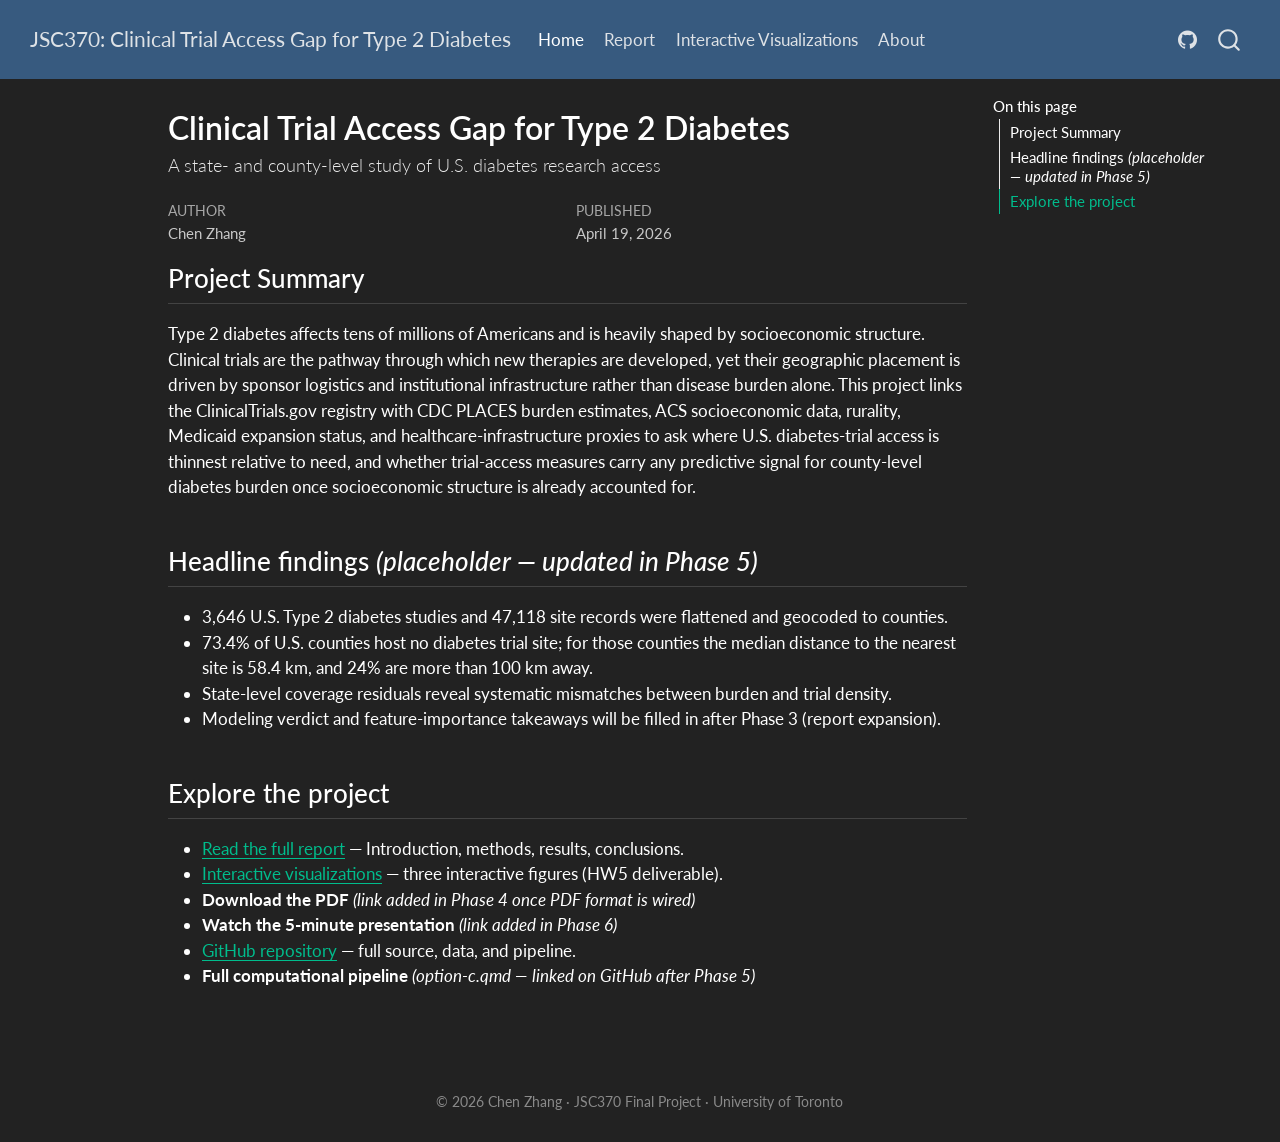
==== docs/index.html @ 354aac94 "feat: scaffold Quarto website for JSC370 final project Adds the multi-page site skeleton that will h" ====
<!DOCTYPE html>
<html xmlns="http://www.w3.org/1999/xhtml" lang="en" xml:lang="en"><head>

<meta charset="utf-8">
<meta name="generator" content="quarto-1.8.26">

<meta name="viewport" content="width=device-width, initial-scale=1.0, user-scalable=yes">

<meta name="author" content="Chen Zhang">
<meta name="dcterms.date" content="2026-04-19">

<title>Clinical Trial Access Gap for Type 2 Diabetes – JSC370: Clinical Trial Access Gap for Type 2 Diabetes</title>
<style>
code{white-space: pre-wrap;}
span.smallcaps{font-variant: small-caps;}
div.columns{display: flex; gap: min(4vw, 1.5em);}
div.column{flex: auto; overflow-x: auto;}
div.hanging-indent{margin-left: 1.5em; text-indent: -1.5em;}
ul.task-list{list-style: none;}
ul.task-list li input[type="checkbox"] {
  width: 0.8em;
  margin: 0 0.8em 0.2em -1em; /* quarto-specific, see https://github.com/quarto-dev/quarto-cli/issues/4556 */ 
  vertical-align: middle;
}
</style>


<script src="site_libs/quarto-nav/quarto-nav.js"></script>
<script src="site_libs/quarto-nav/headroom.min.js"></script>
<script src="site_libs/clipboard/clipboard.min.js"></script>
<script src="site_libs/quarto-search/autocomplete.umd.js"></script>
<script src="site_libs/quarto-search/fuse.min.js"></script>
<script src="site_libs/quarto-search/quarto-search.js"></script>
<meta name="quarto:offset" content="./">
<script src="site_libs/quarto-html/quarto.js" type="module"></script>
<script src="site_libs/quarto-html/tabsets/tabsets.js" type="module"></script>
<script src="site_libs/quarto-html/axe/axe-check.js" type="module"></script>
<script src="site_libs/quarto-html/popper.min.js"></script>
<script src="site_libs/quarto-html/tippy.umd.min.js"></script>
<script src="site_libs/quarto-html/anchor.min.js"></script>
<link href="site_libs/quarto-html/tippy.css" rel="stylesheet">
<link href="site_libs/quarto-html/quarto-syntax-highlighting-dark-b758ccaa5987ceb1b75504551e579abf.css" rel="stylesheet" id="quarto-text-highlighting-styles">
<script src="site_libs/bootstrap/bootstrap.min.js"></script>
<link href="site_libs/bootstrap/bootstrap-icons.css" rel="stylesheet">
<link href="site_libs/bootstrap/bootstrap-2ec1ecde4794cf0ca2676fdbadd3167b.min.css" rel="stylesheet" append-hash="true" id="quarto-bootstrap" data-mode="dark">
<script id="quarto-search-options" type="application/json">{
  "location": "navbar",
  "copy-button": false,
  "collapse-after": 3,
  "panel-placement": "end",
  "type": "overlay",
  "limit": 50,
  "keyboard-shortcut": [
    "f",
    "/",
    "s"
  ],
  "show-item-context": false,
  "language": {
    "search-no-results-text": "No results",
    "search-matching-documents-text": "matching documents",
    "search-copy-link-title": "Copy link to search",
    "search-hide-matches-text": "Hide additional matches",
    "search-more-match-text": "more match in this document",
    "search-more-matches-text": "more matches in this document",
    "search-clear-button-title": "Clear",
    "search-text-placeholder": "",
    "search-detached-cancel-button-title": "Cancel",
    "search-submit-button-title": "Submit",
    "search-label": "Search"
  }
}</script>


<link rel="stylesheet" href="styles.css">
</head>

<body class="nav-fixed quarto-light">

<div id="quarto-search-results"></div>
  <header id="quarto-header" class="headroom fixed-top">
    <nav class="navbar navbar-expand-lg " data-bs-theme="dark">
      <div class="navbar-container container-fluid">
      <div class="navbar-brand-container mx-auto">
    <a class="navbar-brand" href="./index.html">
    <span class="navbar-title">JSC370: Clinical Trial Access Gap for Type 2 Diabetes</span>
    </a>
  </div>
            <div id="quarto-search" class="" title="Search"></div>
          <button class="navbar-toggler" type="button" data-bs-toggle="collapse" data-bs-target="#navbarCollapse" aria-controls="navbarCollapse" role="menu" aria-expanded="false" aria-label="Toggle navigation" onclick="if (window.quartoToggleHeadroom) { window.quartoToggleHeadroom(); }">
  <span class="navbar-toggler-icon"></span>
</button>
          <div class="collapse navbar-collapse" id="navbarCollapse">
            <ul class="navbar-nav navbar-nav-scroll me-auto">
  <li class="nav-item">
    <a class="nav-link active" href="./index.html" aria-current="page"> 
<span class="menu-text">Home</span></a>
  </li>  
  <li class="nav-item">
    <a class="nav-link" href="./writing-report.html"> 
<span class="menu-text">Report</span></a>
  </li>  
  <li class="nav-item">
    <a class="nav-link" href="./viz.html"> 
<span class="menu-text">Interactive Visualizations</span></a>
  </li>  
  <li class="nav-item">
    <a class="nav-link" href="./about.html"> 
<span class="menu-text">About</span></a>
  </li>  
</ul>
            <ul class="navbar-nav navbar-nav-scroll ms-auto">
  <li class="nav-item compact">
    <a class="nav-link" href="https://github.com/shifosss/JSC370-Midterm-Proj" target="_blank"> <i class="bi bi-github" role="img">
</i> 
<span class="menu-text"></span></a>
  </li>  
</ul>
          </div> <!-- /navcollapse -->
            <div class="quarto-navbar-tools">
</div>
      </div> <!-- /container-fluid -->
    </nav>
</header>
<!-- content -->
<div id="quarto-content" class="quarto-container page-columns page-rows-contents page-layout-article page-navbar">
<!-- sidebar -->
<!-- margin-sidebar -->
    <div id="quarto-margin-sidebar" class="sidebar margin-sidebar">
        <nav id="TOC" role="doc-toc" class="toc-active">
    <h2 id="toc-title">On this page</h2>
   
  <ul>
  <li><a href="#project-summary" id="toc-project-summary" class="nav-link active" data-scroll-target="#project-summary">Project Summary</a></li>
  <li><a href="#headline-findings-placeholder-updated-in-phase-5" id="toc-headline-findings-placeholder-updated-in-phase-5" class="nav-link" data-scroll-target="#headline-findings-placeholder-updated-in-phase-5">Headline findings <em>(placeholder — updated in Phase 5)</em></a></li>
  <li><a href="#explore-the-project" id="toc-explore-the-project" class="nav-link" data-scroll-target="#explore-the-project">Explore the project</a></li>
  </ul>
</nav>
    </div>
<!-- main -->
<main class="content" id="quarto-document-content">

<header id="title-block-header" class="quarto-title-block default">
<div class="quarto-title">
<h1 class="title">Clinical Trial Access Gap for Type 2 Diabetes</h1>
<p class="subtitle lead">A state- and county-level study of U.S. diabetes research access</p>
</div>



<div class="quarto-title-meta">

    <div>
    <div class="quarto-title-meta-heading">Author</div>
    <div class="quarto-title-meta-contents">
             <p>Chen Zhang </p>
          </div>
  </div>
    
    <div>
    <div class="quarto-title-meta-heading">Published</div>
    <div class="quarto-title-meta-contents">
      <p class="date">April 19, 2026</p>
    </div>
  </div>
  
    
  </div>
  


</header>


<section id="project-summary" class="level2">
<h2 class="anchored" data-anchor-id="project-summary">Project Summary</h2>
<p>Type 2 diabetes affects tens of millions of Americans and is heavily shaped by socioeconomic structure. Clinical trials are the pathway through which new therapies are developed, yet their geographic placement is driven by sponsor logistics and institutional infrastructure rather than disease burden alone. This project links the ClinicalTrials.gov registry with CDC PLACES burden estimates, ACS socioeconomic data, rurality, Medicaid expansion status, and healthcare-infrastructure proxies to ask where U.S. diabetes-trial access is thinnest relative to need, and whether trial-access measures carry any predictive signal for county-level diabetes burden once socioeconomic structure is already accounted for.</p>
</section>
<section id="headline-findings-placeholder-updated-in-phase-5" class="level2">
<h2 class="anchored" data-anchor-id="headline-findings-placeholder-updated-in-phase-5">Headline findings <em>(placeholder — updated in Phase 5)</em></h2>
<ul>
<li>3,646 U.S. Type 2 diabetes studies and 47,118 site records were flattened and geocoded to counties.</li>
<li>73.4% of U.S. counties host no diabetes trial site; for those counties the median distance to the nearest site is 58.4 km, and 24% are more than 100 km away.</li>
<li>State-level coverage residuals reveal systematic mismatches between burden and trial density.</li>
<li>Modeling verdict and feature-importance takeaways will be filled in after Phase 3 (report expansion).</li>
</ul>
</section>
<section id="explore-the-project" class="level2">
<h2 class="anchored" data-anchor-id="explore-the-project">Explore the project</h2>
<ul>
<li><strong><a href="./writing-report.html">Read the full report</a></strong> — Introduction, methods, results, conclusions.</li>
<li><strong><a href="./viz.html">Interactive visualizations</a></strong> — three interactive figures (HW5 deliverable).</li>
<li><strong>Download the PDF</strong> <em>(link added in Phase 4 once PDF format is wired)</em></li>
<li><strong>Watch the 5-minute presentation</strong> <em>(link added in Phase 6)</em></li>
<li><strong><a href="https://github.com/shifosss/JSC370-Midterm-Proj">GitHub repository</a></strong> — full source, data, and pipeline.</li>
<li><strong>Full computational pipeline</strong> <em>(option-c.qmd — linked on GitHub after Phase 5)</em></li>
</ul>


</section>

</main> <!-- /main -->
<script id="quarto-html-after-body" type="application/javascript">
  window.document.addEventListener("DOMContentLoaded", function (event) {
    const icon = "";
    const anchorJS = new window.AnchorJS();
    anchorJS.options = {
      placement: 'right',
      icon: icon
    };
    anchorJS.add('.anchored');
    const isCodeAnnotation = (el) => {
      for (const clz of el.classList) {
        if (clz.startsWith('code-annotation-')) {                     
          return true;
        }
      }
      return false;
    }
    const onCopySuccess = function(e) {
      // button target
      const button = e.trigger;
      // don't keep focus
      button.blur();
      // flash "checked"
      button.classList.add('code-copy-button-checked');
      var currentTitle = button.getAttribute("title");
      button.setAttribute("title", "Copied!");
      let tooltip;
      if (window.bootstrap) {
        button.setAttribute("data-bs-toggle", "tooltip");
        button.setAttribute("data-bs-placement", "left");
        button.setAttribute("data-bs-title", "Copied!");
        tooltip = new bootstrap.Tooltip(button, 
          { trigger: "manual", 
            customClass: "code-copy-button-tooltip",
            offset: [0, -8]});
        tooltip.show();    
      }
      setTimeout(function() {
        if (tooltip) {
          tooltip.hide();
          button.removeAttribute("data-bs-title");
          button.removeAttribute("data-bs-toggle");
          button.removeAttribute("data-bs-placement");
        }
        button.setAttribute("title", currentTitle);
        button.classList.remove('code-copy-button-checked');
      }, 1000);
      // clear code selection
      e.clearSelection();
    }
    const getTextToCopy = function(trigger) {
      const outerScaffold = trigger.parentElement.cloneNode(true);
      const codeEl = outerScaffold.querySelector('code');
      for (const childEl of codeEl.children) {
        if (isCodeAnnotation(childEl)) {
          childEl.remove();
        }
      }
      return codeEl.innerText;
    }
    const clipboard = new window.ClipboardJS('.code-copy-button:not([data-in-quarto-modal])', {
      text: getTextToCopy
    });
    clipboard.on('success', onCopySuccess);
    if (window.document.getElementById('quarto-embedded-source-code-modal')) {
      const clipboardModal = new window.ClipboardJS('.code-copy-button[data-in-quarto-modal]', {
        text: getTextToCopy,
        container: window.document.getElementById('quarto-embedded-source-code-modal')
      });
      clipboardModal.on('success', onCopySuccess);
    }
      var localhostRegex = new RegExp(/^(?:http|https):\/\/localhost\:?[0-9]*\//);
      var mailtoRegex = new RegExp(/^mailto:/);
        var filterRegex = new RegExp('/' + window.location.host + '/');
      var isInternal = (href) => {
          return filterRegex.test(href) || localhostRegex.test(href) || mailtoRegex.test(href);
      }
      // Inspect non-navigation links and adorn them if external
     var links = window.document.querySelectorAll('a[href]:not(.nav-link):not(.navbar-brand):not(.toc-action):not(.sidebar-link):not(.sidebar-item-toggle):not(.pagination-link):not(.no-external):not([aria-hidden]):not(.dropdown-item):not(.quarto-navigation-tool):not(.about-link)');
      for (var i=0; i<links.length; i++) {
        const link = links[i];
        if (!isInternal(link.href)) {
          // undo the damage that might have been done by quarto-nav.js in the case of
          // links that we want to consider external
          if (link.dataset.originalHref !== undefined) {
            link.href = link.dataset.originalHref;
          }
        }
      }
    function tippyHover(el, contentFn, onTriggerFn, onUntriggerFn) {
      const config = {
        allowHTML: true,
        maxWidth: 500,
        delay: 100,
        arrow: false,
        appendTo: function(el) {
            return el.parentElement;
        },
        interactive: true,
        interactiveBorder: 10,
        theme: 'quarto',
        placement: 'bottom-start',
      };
      if (contentFn) {
        config.content = contentFn;
      }
      if (onTriggerFn) {
        config.onTrigger = onTriggerFn;
      }
      if (onUntriggerFn) {
        config.onUntrigger = onUntriggerFn;
      }
      window.tippy(el, config); 
    }
    const noterefs = window.document.querySelectorAll('a[role="doc-noteref"]');
    for (var i=0; i<noterefs.length; i++) {
      const ref = noterefs[i];
      tippyHover(ref, function() {
        // use id or data attribute instead here
        let href = ref.getAttribute('data-footnote-href') || ref.getAttribute('href');
        try { href = new URL(href).hash; } catch {}
        const id = href.replace(/^#\/?/, "");
        const note = window.document.getElementById(id);
        if (note) {
          return note.innerHTML;
        } else {
          return "";
        }
      });
    }
    const xrefs = window.document.querySelectorAll('a.quarto-xref');
    const processXRef = (id, note) => {
      // Strip column container classes
      const stripColumnClz = (el) => {
        el.classList.remove("page-full", "page-columns");
        if (el.children) {
          for (const child of el.children) {
            stripColumnClz(child);
          }
        }
      }
      stripColumnClz(note)
      if (id === null || id.startsWith('sec-')) {
        // Special case sections, only their first couple elements
        const container = document.createElement("div");
        if (note.children && note.children.length > 2) {
          container.appendChild(note.children[0].cloneNode(true));
          for (let i = 1; i < note.children.length; i++) {
            const child = note.children[i];
            if (child.tagName === "P" && child.innerText === "") {
              continue;
            } else {
              container.appendChild(child.cloneNode(true));
              break;
            }
          }
          if (window.Quarto?.typesetMath) {
            window.Quarto.typesetMath(container);
          }
          return container.innerHTML
        } else {
          if (window.Quarto?.typesetMath) {
            window.Quarto.typesetMath(note);
          }
          return note.innerHTML;
        }
      } else {
        // Remove any anchor links if they are present
        const anchorLink = note.querySelector('a.anchorjs-link');
        if (anchorLink) {
          anchorLink.remove();
        }
        if (window.Quarto?.typesetMath) {
          window.Quarto.typesetMath(note);
        }
        if (note.classList.contains("callout")) {
          return note.outerHTML;
        } else {
          return note.innerHTML;
        }
      }
    }
    for (var i=0; i<xrefs.length; i++) {
      const xref = xrefs[i];
      tippyHover(xref, undefined, function(instance) {
        instance.disable();
        let url = xref.getAttribute('href');
        let hash = undefined; 
        if (url.startsWith('#')) {
          hash = url;
        } else {
          try { hash = new URL(url).hash; } catch {}
        }
        if (hash) {
          const id = hash.replace(/^#\/?/, "");
          const note = window.document.getElementById(id);
          if (note !== null) {
            try {
              const html = processXRef(id, note.cloneNode(true));
              instance.setContent(html);
            } finally {
              instance.enable();
              instance.show();
            }
          } else {
            // See if we can fetch this
            fetch(url.split('#')[0])
            .then(res => res.text())
            .then(html => {
              const parser = new DOMParser();
              const htmlDoc = parser.parseFromString(html, "text/html");
              const note = htmlDoc.getElementById(id);
              if (note !== null) {
                const html = processXRef(id, note);
                instance.setContent(html);
              } 
            }).finally(() => {
              instance.enable();
              instance.show();
            });
          }
        } else {
          // See if we can fetch a full url (with no hash to target)
          // This is a special case and we should probably do some content thinning / targeting
          fetch(url)
          .then(res => res.text())
          .then(html => {
            const parser = new DOMParser();
            const htmlDoc = parser.parseFromString(html, "text/html");
            const note = htmlDoc.querySelector('main.content');
            if (note !== null) {
              // This should only happen for chapter cross references
              // (since there is no id in the URL)
              // remove the first header
              if (note.children.length > 0 && note.children[0].tagName === "HEADER") {
                note.children[0].remove();
              }
              const html = processXRef(null, note);
              instance.setContent(html);
            } 
          }).finally(() => {
            instance.enable();
            instance.show();
          });
        }
      }, function(instance) {
      });
    }
        let selectedAnnoteEl;
        const selectorForAnnotation = ( cell, annotation) => {
          let cellAttr = 'data-code-cell="' + cell + '"';
          let lineAttr = 'data-code-annotation="' +  annotation + '"';
          const selector = 'span[' + cellAttr + '][' + lineAttr + ']';
          return selector;
        }
        const selectCodeLines = (annoteEl) => {
          const doc = window.document;
          const targetCell = annoteEl.getAttribute("data-target-cell");
          const targetAnnotation = annoteEl.getAttribute("data-target-annotation");
          const annoteSpan = window.document.querySelector(selectorForAnnotation(targetCell, targetAnnotation));
          const lines = annoteSpan.getAttribute("data-code-lines").split(",");
          const lineIds = lines.map((line) => {
            return targetCell + "-" + line;
          })
          let top = null;
          let height = null;
          let parent = null;
          if (lineIds.length > 0) {
              //compute the position of the single el (top and bottom and make a div)
              const el = window.document.getElementById(lineIds[0]);
              top = el.offsetTop;
              height = el.offsetHeight;
              parent = el.parentElement.parentElement;
            if (lineIds.length > 1) {
              const lastEl = window.document.getElementById(lineIds[lineIds.length - 1]);
              const bottom = lastEl.offsetTop + lastEl.offsetHeight;
              height = bottom - top;
            }
            if (top !== null && height !== null && parent !== null) {
              // cook up a div (if necessary) and position it 
              let div = window.document.getElementById("code-annotation-line-highlight");
              if (div === null) {
                div = window.document.createElement("div");
                div.setAttribute("id", "code-annotation-line-highlight");
                div.style.position = 'absolute';
                parent.appendChild(div);
              }
              div.style.top = top - 2 + "px";
              div.style.height = height + 4 + "px";
              div.style.left = 0;
              let gutterDiv = window.document.getElementById("code-annotation-line-highlight-gutter");
              if (gutterDiv === null) {
                gutterDiv = window.document.createElement("div");
                gutterDiv.setAttribute("id", "code-annotation-line-highlight-gutter");
                gutterDiv.style.position = 'absolute';
                const codeCell = window.document.getElementById(targetCell);
                const gutter = codeCell.querySelector('.code-annotation-gutter');
                gutter.appendChild(gutterDiv);
              }
              gutterDiv.style.top = top - 2 + "px";
              gutterDiv.style.height = height + 4 + "px";
            }
            selectedAnnoteEl = annoteEl;
          }
        };
        const unselectCodeLines = () => {
          const elementsIds = ["code-annotation-line-highlight", "code-annotation-line-highlight-gutter"];
          elementsIds.forEach((elId) => {
            const div = window.document.getElementById(elId);
            if (div) {
              div.remove();
            }
          });
          selectedAnnoteEl = undefined;
        };
          // Handle positioning of the toggle
      window.addEventListener(
        "resize",
        throttle(() => {
          elRect = undefined;
          if (selectedAnnoteEl) {
            selectCodeLines(selectedAnnoteEl);
          }
        }, 10)
      );
      function throttle(fn, ms) {
      let throttle = false;
      let timer;
        return (...args) => {
          if(!throttle) { // first call gets through
              fn.apply(this, args);
              throttle = true;
          } else { // all the others get throttled
              if(timer) clearTimeout(timer); // cancel #2
              timer = setTimeout(() => {
                fn.apply(this, args);
                timer = throttle = false;
              }, ms);
          }
        };
      }
        // Attach click handler to the DT
        const annoteDls = window.document.querySelectorAll('dt[data-target-cell]');
        for (const annoteDlNode of annoteDls) {
          annoteDlNode.addEventListener('click', (event) => {
            const clickedEl = event.target;
            if (clickedEl !== selectedAnnoteEl) {
              unselectCodeLines();
              const activeEl = window.document.querySelector('dt[data-target-cell].code-annotation-active');
              if (activeEl) {
                activeEl.classList.remove('code-annotation-active');
              }
              selectCodeLines(clickedEl);
              clickedEl.classList.add('code-annotation-active');
            } else {
              // Unselect the line
              unselectCodeLines();
              clickedEl.classList.remove('code-annotation-active');
            }
          });
        }
    const findCites = (el) => {
      const parentEl = el.parentElement;
      if (parentEl) {
        const cites = parentEl.dataset.cites;
        if (cites) {
          return {
            el,
            cites: cites.split(' ')
          };
        } else {
          return findCites(el.parentElement)
        }
      } else {
        return undefined;
      }
    };
    var bibliorefs = window.document.querySelectorAll('a[role="doc-biblioref"]');
    for (var i=0; i<bibliorefs.length; i++) {
      const ref = bibliorefs[i];
      const citeInfo = findCites(ref);
      if (citeInfo) {
        tippyHover(citeInfo.el, function() {
          var popup = window.document.createElement('div');
          citeInfo.cites.forEach(function(cite) {
            var citeDiv = window.document.createElement('div');
            citeDiv.classList.add('hanging-indent');
            citeDiv.classList.add('csl-entry');
            var biblioDiv = window.document.getElementById('ref-' + cite);
            if (biblioDiv) {
              citeDiv.innerHTML = biblioDiv.innerHTML;
            }
            popup.appendChild(citeDiv);
          });
          return popup.innerHTML;
        });
      }
    }
  });
  </script>
</div> <!-- /content -->
<footer class="footer">
  <div class="nav-footer">
    <div class="nav-footer-left">
      &nbsp;
    </div>   
    <div class="nav-footer-center">
<p>© 2026 Chen Zhang · JSC370 Final Project · University of Toronto</p>
</div>
    <div class="nav-footer-right">
      &nbsp;
    </div>
  </div>
</footer>




</body></html>
---- docs/site_libs/quarto-html/tippy.css ----
.tippy-box[data-animation=fade][data-state=hidden]{opacity:0}[data-tippy-root]{max-width:calc(100vw - 10px)}.tippy-box{position:relative;background-color:#333;color:#fff;border-radius:4px;font-size:14px;line-height:1.4;white-space:normal;outline:0;transition-property:transform,visibility,opacity}.tippy-box[data-placement^=top]>.tippy-arrow{bottom:0}.tippy-box[data-placement^=top]>.tippy-arrow:before{bottom:-7px;left:0;border-width:8px 8px 0;border-top-color:initial;transform-origin:center top}.tippy-box[data-placement^=bottom]>.tippy-arrow{top:0}.tippy-box[data-placement^=bottom]>.tippy-arrow:before{top:-7px;left:0;border-width:0 8px 8px;border-bottom-color:initial;transform-origin:center bottom}.tippy-box[data-placement^=left]>.tippy-arrow{right:0}.tippy-box[data-placement^=left]>.tippy-arrow:before{border-width:8px 0 8px 8px;border-left-color:initial;right:-7px;transform-origin:center left}.tippy-box[data-placement^=right]>.tippy-arrow{left:0}.tippy-box[data-placement^=right]>.tippy-arrow:before{left:-7px;border-width:8px 8px 8px 0;border-right-color:initial;transform-origin:center right}.tippy-box[data-inertia][data-state=visible]{transition-timing-function:cubic-bezier(.54,1.5,.38,1.11)}.tippy-arrow{width:16px;height:16px;color:#333}.tippy-arrow:before{content:"";position:absolute;border-color:transparent;border-style:solid}.tippy-content{position:relative;padding:5px 9px;z-index:1}
---- docs/styles.css ----
/* JSC370 Final Project — site styles */

h1, h1.title {
  font-size: 32px;
  font-weight: 600;
}

h2 {
  font-size: 26px;
  font-weight: 500;
  margin-top: 1.8em;
}

h3 {
  font-size: 20px;
  font-weight: 500;
}

h4 {
  font-size: 17px;
}

.subtitle {
  font-size: 18px;
  font-weight: 300;
  opacity: 0.9;
}

img {
  display: block;
  margin: 1em auto;
  max-width: 100%;
}

.quarto-title-meta,
.quarto-title-meta-author,
.quarto-title-meta-heading {
  opacity: 0.75;
}

blockquote {
  border-left: 3px solid #5dade2;
  padding: 0.3em 1em;
  margin: 1.2em 0;
  background: rgba(93, 173, 226, 0.08);
}

table {
  margin: 1em auto;
}

th {
  font-weight: 600;
}

code {
  font-size: 14px;
}

figcaption, .figure-caption {
  font-size: 14px;
  opacity: 0.85;
  text-align: center;
  margin-top: 0.5em;
}
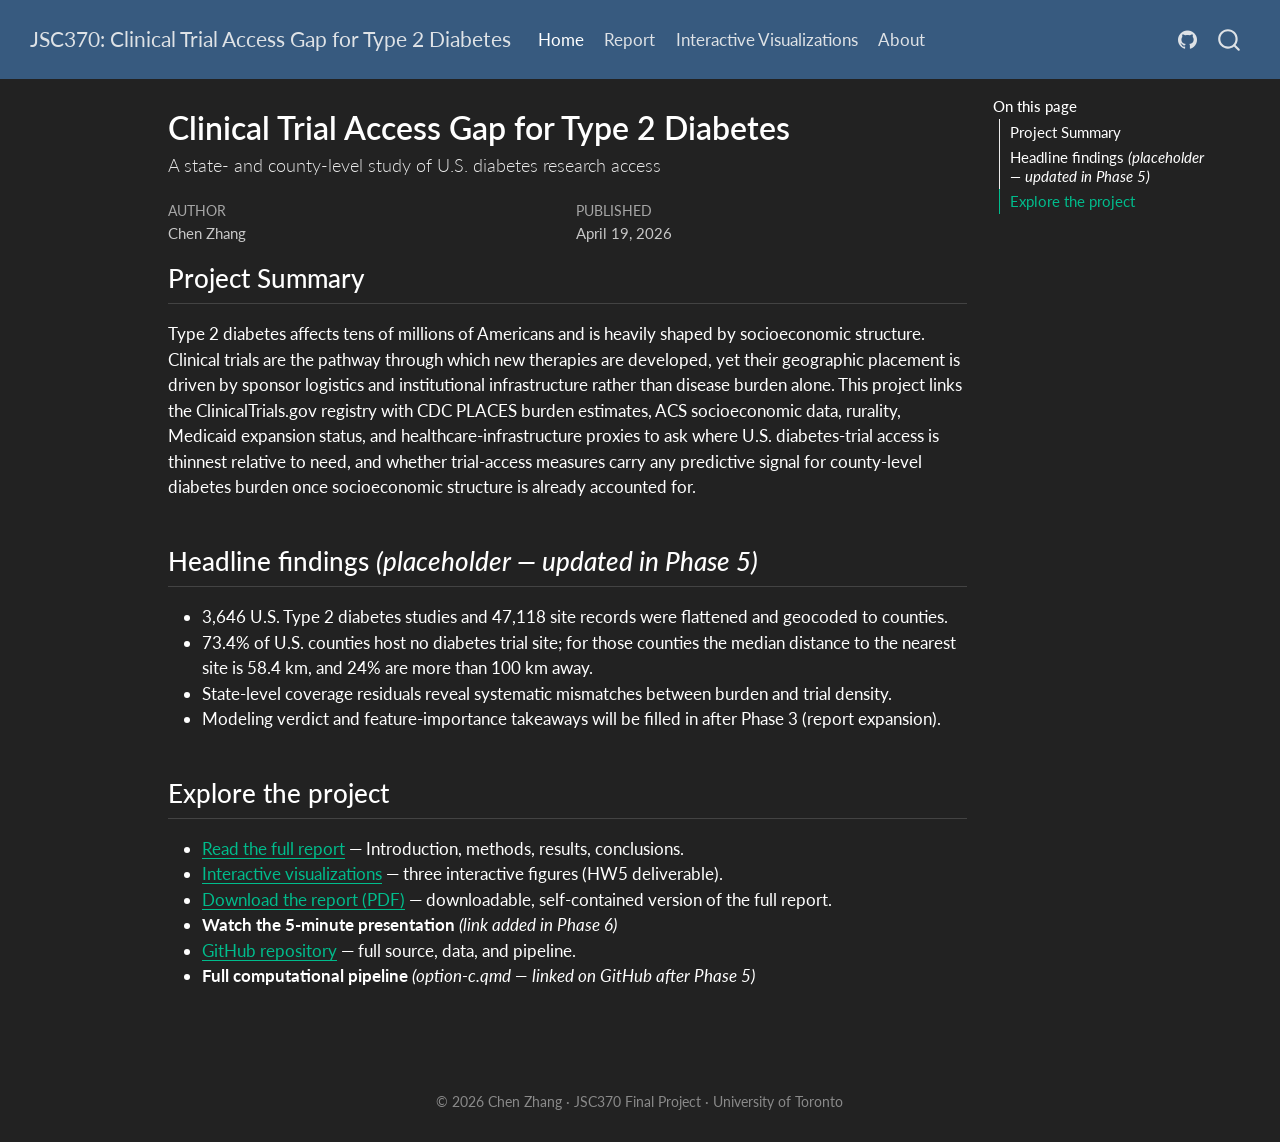
==== commit 0648e2ae: "feat(pdf): render downloadable PDF and link from landing page - writing-report.qmd: declare pdf form" ====
--- a/docs/index.html
+++ b/docs/index.html
@@ -190,7 +190,7 @@
 <ul>
 <li><strong><a href="./writing-report.html">Read the full report</a></strong> — Introduction, methods, results, conclusions.</li>
 <li><strong><a href="./viz.html">Interactive visualizations</a></strong> — three interactive figures (HW5 deliverable).</li>
-<li><strong>Download the PDF</strong> <em>(link added in Phase 4 once PDF format is wired)</em></li>
+<li><strong><a href="writing-report.pdf">Download the report (PDF)</a></strong> — downloadable, self-contained version of the full report.</li>
 <li><strong>Watch the 5-minute presentation</strong> <em>(link added in Phase 6)</em></li>
 <li><strong><a href="https://github.com/shifosss/JSC370-Midterm-Proj">GitHub repository</a></strong> — full source, data, and pipeline.</li>
 <li><strong>Full computational pipeline</strong> <em>(option-c.qmd — linked on GitHub after Phase 5)</em></li>
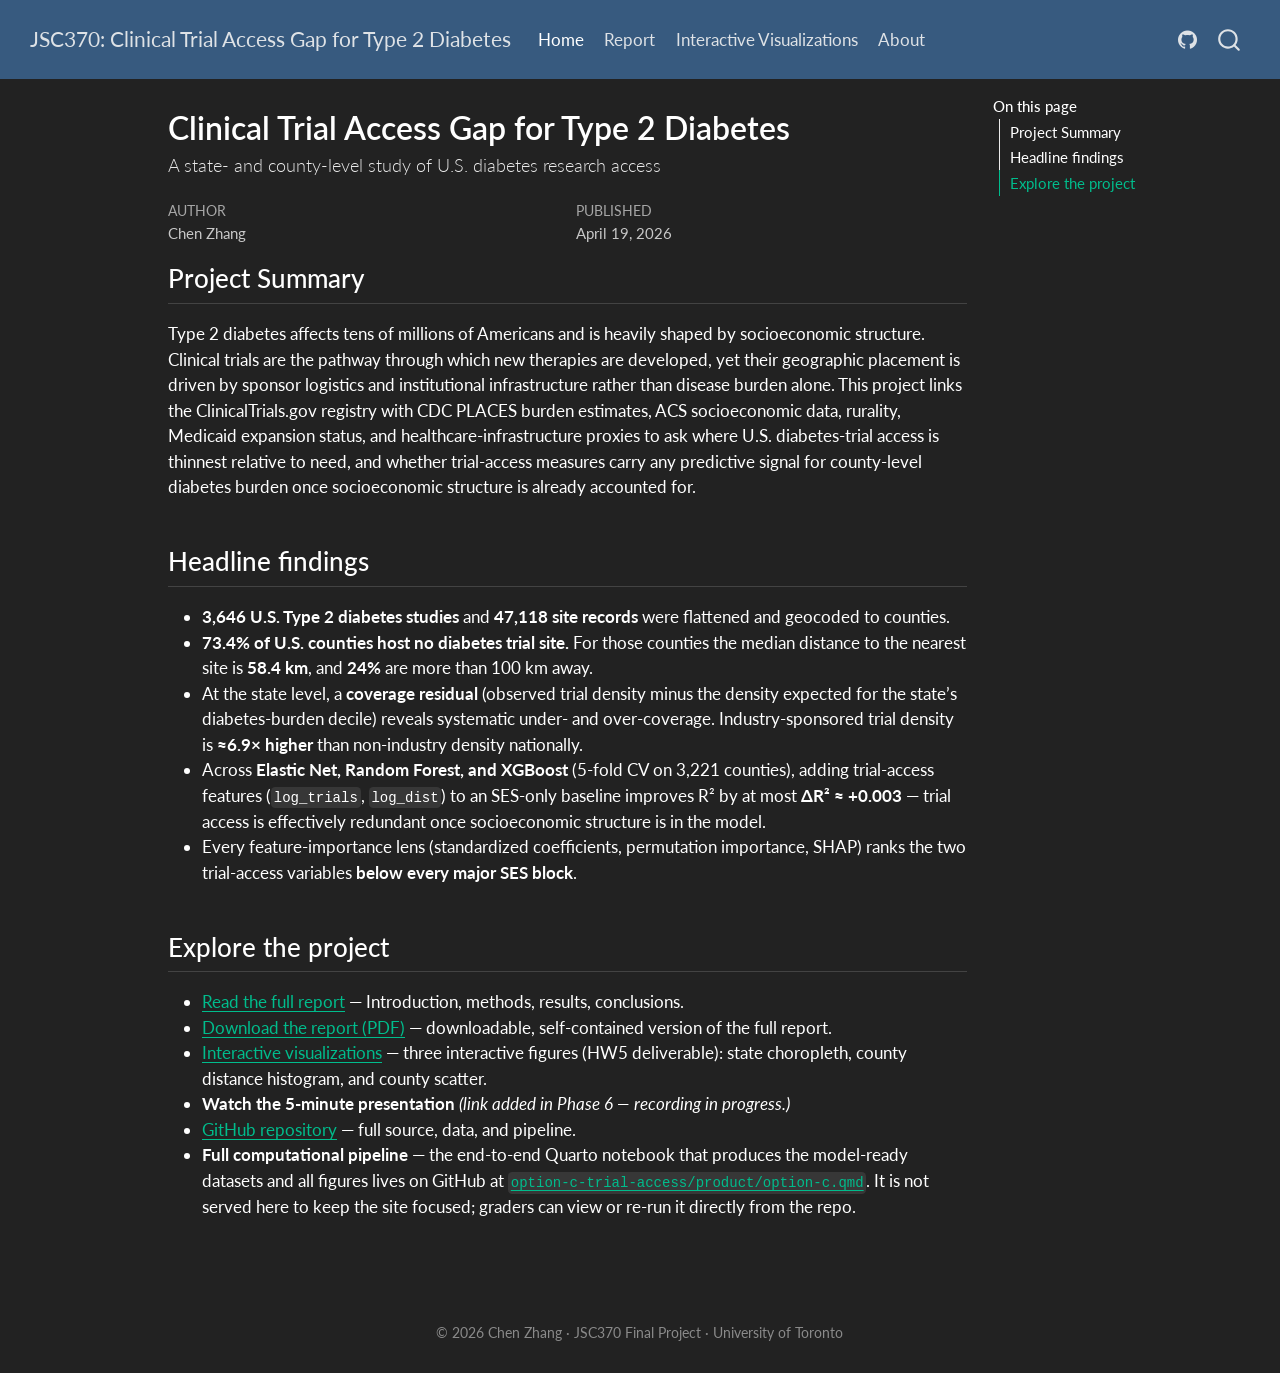
==== commit 36015ca2: "docs: finalize landing page and README for final submission - index.qmd: headline findings populated" ====
--- a/docs/index.html
+++ b/docs/index.html
@@ -132,7 +132,7 @@
    
   <ul>
   <li><a href="#project-summary" id="toc-project-summary" class="nav-link active" data-scroll-target="#project-summary">Project Summary</a></li>
-  <li><a href="#headline-findings-placeholder-updated-in-phase-5" id="toc-headline-findings-placeholder-updated-in-phase-5" class="nav-link" data-scroll-target="#headline-findings-placeholder-updated-in-phase-5">Headline findings <em>(placeholder — updated in Phase 5)</em></a></li>
+  <li><a href="#headline-findings" id="toc-headline-findings" class="nav-link" data-scroll-target="#headline-findings">Headline findings</a></li>
   <li><a href="#explore-the-project" id="toc-explore-the-project" class="nav-link" data-scroll-target="#explore-the-project">Explore the project</a></li>
   </ul>
 </nav>
@@ -176,24 +176,25 @@
 <h2 class="anchored" data-anchor-id="project-summary">Project Summary</h2>
 <p>Type 2 diabetes affects tens of millions of Americans and is heavily shaped by socioeconomic structure. Clinical trials are the pathway through which new therapies are developed, yet their geographic placement is driven by sponsor logistics and institutional infrastructure rather than disease burden alone. This project links the ClinicalTrials.gov registry with CDC PLACES burden estimates, ACS socioeconomic data, rurality, Medicaid expansion status, and healthcare-infrastructure proxies to ask where U.S. diabetes-trial access is thinnest relative to need, and whether trial-access measures carry any predictive signal for county-level diabetes burden once socioeconomic structure is already accounted for.</p>
 </section>
-<section id="headline-findings-placeholder-updated-in-phase-5" class="level2">
-<h2 class="anchored" data-anchor-id="headline-findings-placeholder-updated-in-phase-5">Headline findings <em>(placeholder — updated in Phase 5)</em></h2>
+<section id="headline-findings" class="level2">
+<h2 class="anchored" data-anchor-id="headline-findings">Headline findings</h2>
 <ul>
-<li>3,646 U.S. Type 2 diabetes studies and 47,118 site records were flattened and geocoded to counties.</li>
-<li>73.4% of U.S. counties host no diabetes trial site; for those counties the median distance to the nearest site is 58.4 km, and 24% are more than 100 km away.</li>
-<li>State-level coverage residuals reveal systematic mismatches between burden and trial density.</li>
-<li>Modeling verdict and feature-importance takeaways will be filled in after Phase 3 (report expansion).</li>
+<li><strong>3,646 U.S. Type 2 diabetes studies</strong> and <strong>47,118 site records</strong> were flattened and geocoded to counties.</li>
+<li><strong>73.4% of U.S. counties host no diabetes trial site.</strong> For those counties the median distance to the nearest site is <strong>58.4 km</strong>, and <strong>24%</strong> are more than 100 km away.</li>
+<li>At the state level, a <strong>coverage residual</strong> (observed trial density minus the density expected for the state’s diabetes-burden decile) reveals systematic under- and over-coverage. Industry-sponsored trial density is <strong>≈6.9× higher</strong> than non-industry density nationally.</li>
+<li>Across <strong>Elastic Net, Random Forest, and XGBoost</strong> (5-fold CV on 3,221 counties), adding trial-access features (<code>log_trials</code>, <code>log_dist</code>) to an SES-only baseline improves R² by at most <strong>ΔR² ≈ +0.003</strong> — trial access is effectively redundant once socioeconomic structure is in the model.</li>
+<li>Every feature-importance lens (standardized coefficients, permutation importance, SHAP) ranks the two trial-access variables <strong>below every major SES block</strong>.</li>
 </ul>
 </section>
 <section id="explore-the-project" class="level2">
 <h2 class="anchored" data-anchor-id="explore-the-project">Explore the project</h2>
 <ul>
-<li><strong><a href="./writing-report.html">Read the full report</a></strong> — Introduction, methods, results, conclusions.</li>
-<li><strong><a href="./viz.html">Interactive visualizations</a></strong> — three interactive figures (HW5 deliverable).</li>
+<li><strong><a href="writing-report.html">Read the full report</a></strong> — Introduction, methods, results, conclusions.</li>
 <li><strong><a href="writing-report.pdf">Download the report (PDF)</a></strong> — downloadable, self-contained version of the full report.</li>
-<li><strong>Watch the 5-minute presentation</strong> <em>(link added in Phase 6)</em></li>
+<li><strong><a href="viz.html">Interactive visualizations</a></strong> — three interactive figures (HW5 deliverable): state choropleth, county distance histogram, and county scatter.</li>
+<li><strong>Watch the 5-minute presentation</strong> <em>(link added in Phase 6 — recording in progress.)</em></li>
 <li><strong><a href="https://github.com/shifosss/JSC370-Midterm-Proj">GitHub repository</a></strong> — full source, data, and pipeline.</li>
-<li><strong>Full computational pipeline</strong> <em>(option-c.qmd — linked on GitHub after Phase 5)</em></li>
+<li><strong>Full computational pipeline</strong> — the end-to-end Quarto notebook that produces the model-ready datasets and all figures lives on GitHub at <a href="https://github.com/shifosss/JSC370-Midterm-Proj/blob/main/option-c-trial-access/product/option-c.qmd"><code>option-c-trial-access/product/option-c.qmd</code></a>. It is not served here to keep the site focused; graders can view or re-run it directly from the repo.</li>
 </ul>
 
 
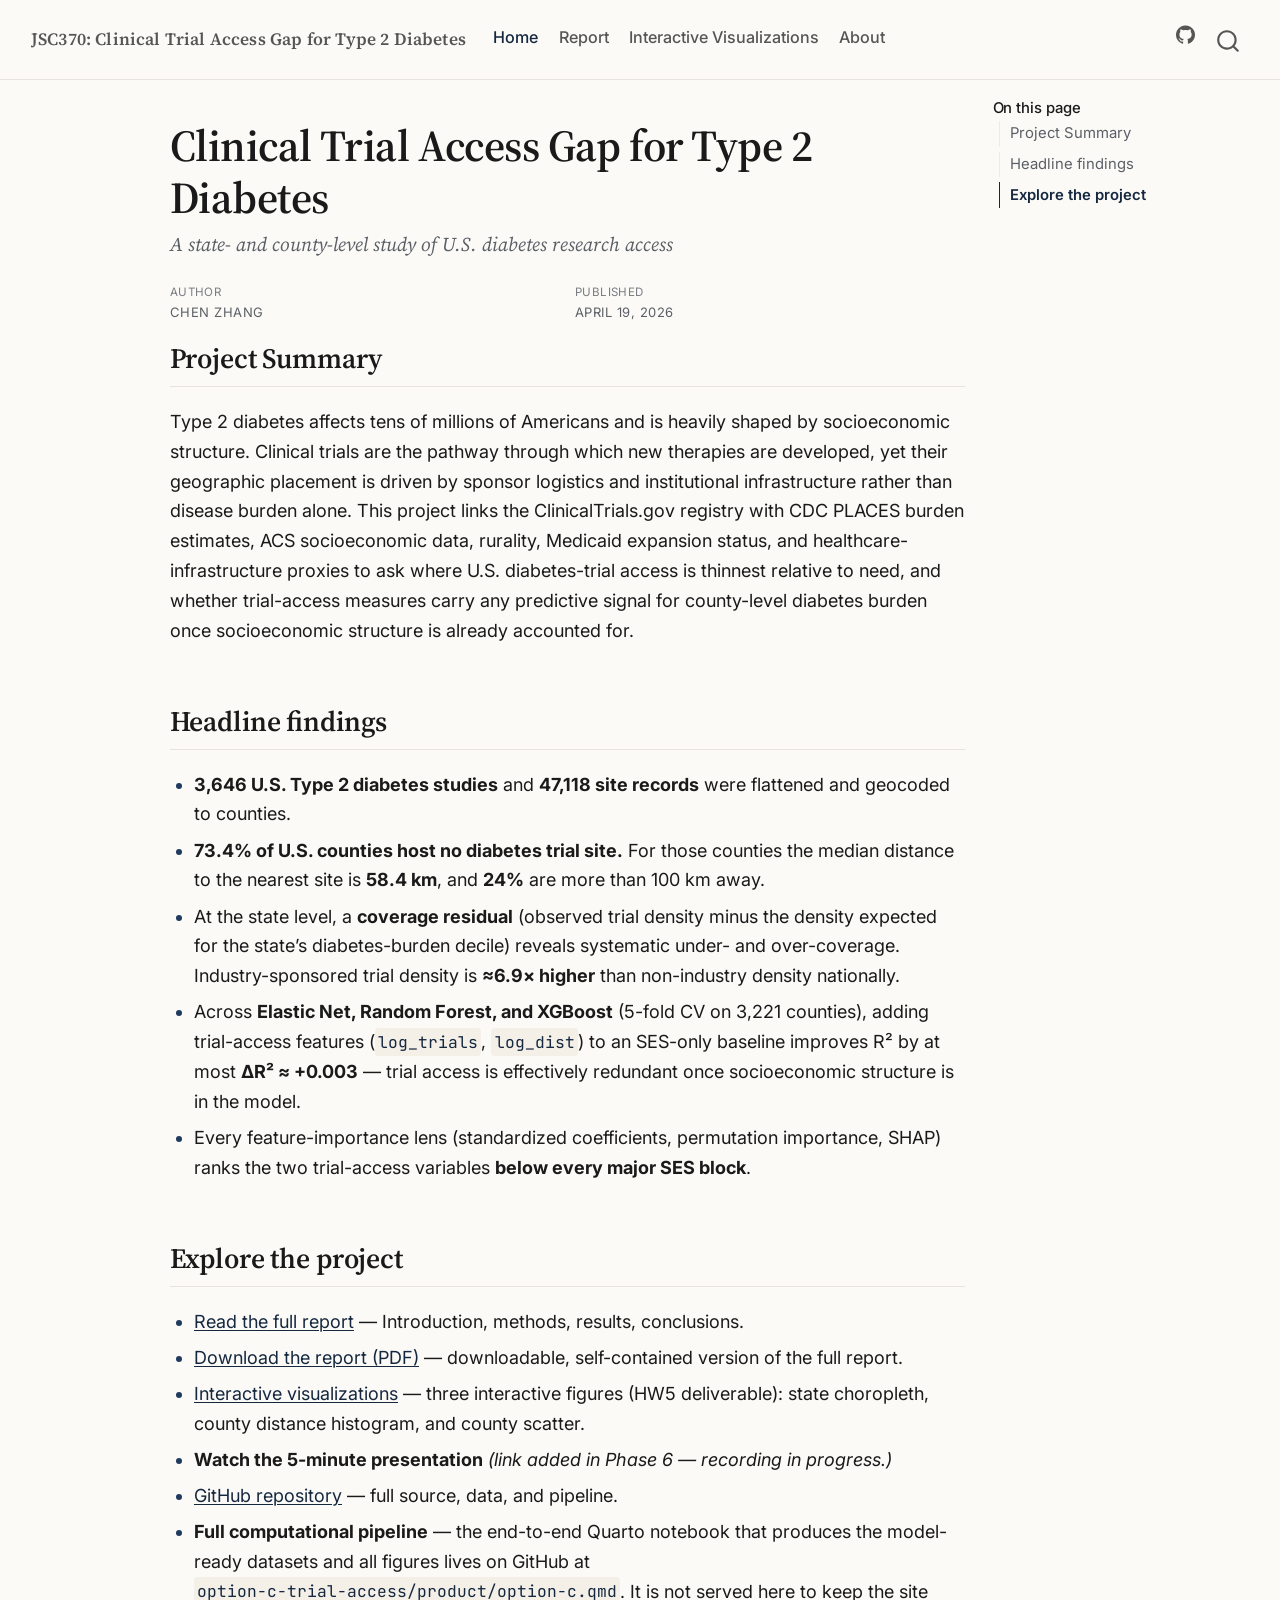
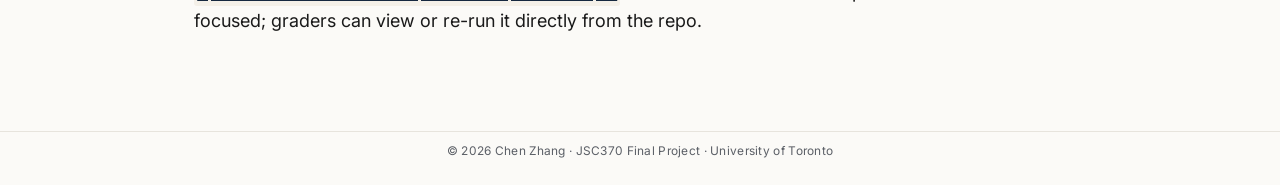
==== commit 246974f2: "feat(site): modernize site theme to academic light style Swap the site theme from Bootswatch `darkly" ====
--- a/docs/index.html
+++ b/docs/index.html
@@ -39,10 +39,10 @@
 <script src="site_libs/quarto-html/tippy.umd.min.js"></script>
 <script src="site_libs/quarto-html/anchor.min.js"></script>
 <link href="site_libs/quarto-html/tippy.css" rel="stylesheet">
-<link href="site_libs/quarto-html/quarto-syntax-highlighting-dark-b758ccaa5987ceb1b75504551e579abf.css" rel="stylesheet" id="quarto-text-highlighting-styles">
+<link href="site_libs/quarto-html/quarto-syntax-highlighting-073bf2f059d922ccedef44d6b9c89c1d.css" rel="stylesheet" id="quarto-text-highlighting-styles">
 <script src="site_libs/bootstrap/bootstrap.min.js"></script>
 <link href="site_libs/bootstrap/bootstrap-icons.css" rel="stylesheet">
-<link href="site_libs/bootstrap/bootstrap-2ec1ecde4794cf0ca2676fdbadd3167b.min.css" rel="stylesheet" append-hash="true" id="quarto-bootstrap" data-mode="dark">
+<link href="site_libs/bootstrap/bootstrap-3589c2f63e4191a66baddaf52dedbade.min.css" rel="stylesheet" append-hash="true" id="quarto-bootstrap" data-mode="light">
 <script id="quarto-search-options" type="application/json">{
   "location": "navbar",
   "copy-button": false,
--- a/docs/site_libs/quarto-html/quarto-syntax-highlighting-073bf2f059d922ccedef44d6b9c89c1d.css
+++ b/docs/site_libs/quarto-html/quarto-syntax-highlighting-073bf2f059d922ccedef44d6b9c89c1d.css
@@ -0,0 +1,236 @@
+/* quarto syntax highlight colors */
+:root {
+  --quarto-hl-ot-color: #003B4F;
+  --quarto-hl-at-color: #657422;
+  --quarto-hl-ss-color: #20794D;
+  --quarto-hl-an-color: #5E5E5E;
+  --quarto-hl-fu-color: #4758AB;
+  --quarto-hl-st-color: #20794D;
+  --quarto-hl-cf-color: #003B4F;
+  --quarto-hl-op-color: #5E5E5E;
+  --quarto-hl-er-color: #AD0000;
+  --quarto-hl-bn-color: #AD0000;
+  --quarto-hl-al-color: #AD0000;
+  --quarto-hl-va-color: #111111;
+  --quarto-hl-bu-color: inherit;
+  --quarto-hl-ex-color: inherit;
+  --quarto-hl-pp-color: #AD0000;
+  --quarto-hl-in-color: #5E5E5E;
+  --quarto-hl-vs-color: #20794D;
+  --quarto-hl-wa-color: #5E5E5E;
+  --quarto-hl-do-color: #5E5E5E;
+  --quarto-hl-im-color: #00769E;
+  --quarto-hl-ch-color: #20794D;
+  --quarto-hl-dt-color: #AD0000;
+  --quarto-hl-fl-color: #AD0000;
+  --quarto-hl-co-color: #5E5E5E;
+  --quarto-hl-cv-color: #5E5E5E;
+  --quarto-hl-cn-color: #8f5902;
+  --quarto-hl-sc-color: #5E5E5E;
+  --quarto-hl-dv-color: #AD0000;
+  --quarto-hl-kw-color: #003B4F;
+}
+
+/* other quarto variables */
+:root {
+  --quarto-font-monospace: "JetBrains Mono", "Source Code Pro", ui-monospace, Menlo, Consolas, monospace;
+}
+
+/* syntax highlight based on Pandoc's rules */
+pre > code.sourceCode > span {
+  color: #003B4F;
+}
+
+code.sourceCode > span {
+  color: #003B4F;
+}
+
+div.sourceCode,
+div.sourceCode pre.sourceCode {
+  color: #003B4F;
+}
+
+/* Normal */
+code span {
+  color: #003B4F;
+}
+
+/* Alert */
+code span.al {
+  color: #AD0000;
+  font-style: inherit;
+}
+
+/* Annotation */
+code span.an {
+  color: #5E5E5E;
+  font-style: inherit;
+}
+
+/* Attribute */
+code span.at {
+  color: #657422;
+  font-style: inherit;
+}
+
+/* BaseN */
+code span.bn {
+  color: #AD0000;
+  font-style: inherit;
+}
+
+/* BuiltIn */
+code span.bu {
+  font-style: inherit;
+}
+
+/* ControlFlow */
+code span.cf {
+  color: #003B4F;
+  font-weight: bold;
+  font-style: inherit;
+}
+
+/* Char */
+code span.ch {
+  color: #20794D;
+  font-style: inherit;
+}
+
+/* Constant */
+code span.cn {
+  color: #8f5902;
+  font-style: inherit;
+}
+
+/* Comment */
+code span.co {
+  color: #5E5E5E;
+  font-style: inherit;
+}
+
+/* CommentVar */
+code span.cv {
+  color: #5E5E5E;
+  font-style: italic;
+}
+
+/* Documentation */
+code span.do {
+  color: #5E5E5E;
+  font-style: italic;
+}
+
+/* DataType */
+code span.dt {
+  color: #AD0000;
+  font-style: inherit;
+}
+
+/* DecVal */
+code span.dv {
+  color: #AD0000;
+  font-style: inherit;
+}
+
+/* Error */
+code span.er {
+  color: #AD0000;
+  font-style: inherit;
+}
+
+/* Extension */
+code span.ex {
+  font-style: inherit;
+}
+
+/* Float */
+code span.fl {
+  color: #AD0000;
+  font-style: inherit;
+}
+
+/* Function */
+code span.fu {
+  color: #4758AB;
+  font-style: inherit;
+}
+
+/* Import */
+code span.im {
+  color: #00769E;
+  font-style: inherit;
+}
+
+/* Information */
+code span.in {
+  color: #5E5E5E;
+  font-style: inherit;
+}
+
+/* Keyword */
+code span.kw {
+  color: #003B4F;
+  font-weight: bold;
+  font-style: inherit;
+}
+
+/* Operator */
+code span.op {
+  color: #5E5E5E;
+  font-style: inherit;
+}
+
+/* Other */
+code span.ot {
+  color: #003B4F;
+  font-style: inherit;
+}
+
+/* Preprocessor */
+code span.pp {
+  color: #AD0000;
+  font-style: inherit;
+}
+
+/* SpecialChar */
+code span.sc {
+  color: #5E5E5E;
+  font-style: inherit;
+}
+
+/* SpecialString */
+code span.ss {
+  color: #20794D;
+  font-style: inherit;
+}
+
+/* String */
+code span.st {
+  color: #20794D;
+  font-style: inherit;
+}
+
+/* Variable */
+code span.va {
+  color: #111111;
+  font-style: inherit;
+}
+
+/* VerbatimString */
+code span.vs {
+  color: #20794D;
+  font-style: inherit;
+}
+
+/* Warning */
+code span.wa {
+  color: #5E5E5E;
+  font-style: italic;
+}
+
+.prevent-inlining {
+  content: "</";
+}
+
+/*# sourceMappingURL=9aed6e755eff509f4475a75192fa3da7.css.map */
--- a/docs/styles.css
+++ b/docs/styles.css
@@ -1,65 +1,16 @@
-/* JSC370 Final Project — site styles */
+/* JSC370 Final Project — supplementary site styles */
+/* Primary styling lives in theme.scss. Keep overrides here minimal. */
 
-h1, h1.title {
-  font-size: 32px;
-  font-weight: 600;
-}
-
-h2 {
-  font-size: 26px;
-  font-weight: 500;
-  margin-top: 1.8em;
-}
-
-h3 {
-  font-size: 20px;
-  font-weight: 500;
-}
-
-h4 {
-  font-size: 17px;
-}
-
-.subtitle {
-  font-size: 18px;
-  font-weight: 300;
-  opacity: 0.9;
-}
-
-img {
-  display: block;
-  margin: 1em auto;
+/* Make Plotly charts breathe within the reading column */
+.plotly-graph-div {
+  margin: 1.4em auto;
   max-width: 100%;
 }
 
-.quarto-title-meta,
-.quarto-title-meta-author,
-.quarto-title-meta-heading {
-  opacity: 0.75;
+/* Print styling for anyone printing the HTML report */
+@media print {
+  .navbar, .page-footer, #TOC, nav#TOC { display: none !important; }
+  main, .content { max-width: 100% !important; }
+  a { color: inherit; text-decoration: none; }
+  figcaption { font-size: 11px; }
 }
-
-blockquote {
-  border-left: 3px solid #5dade2;
-  padding: 0.3em 1em;
-  margin: 1.2em 0;
-  background: rgba(93, 173, 226, 0.08);
-}
-
-table {
-  margin: 1em auto;
-}
-
-th {
-  font-weight: 600;
-}
-
-code {
-  font-size: 14px;
-}
-
-figcaption, .figure-caption {
-  font-size: 14px;
-  opacity: 0.85;
-  text-align: center;
-  margin-top: 0.5em;
-}
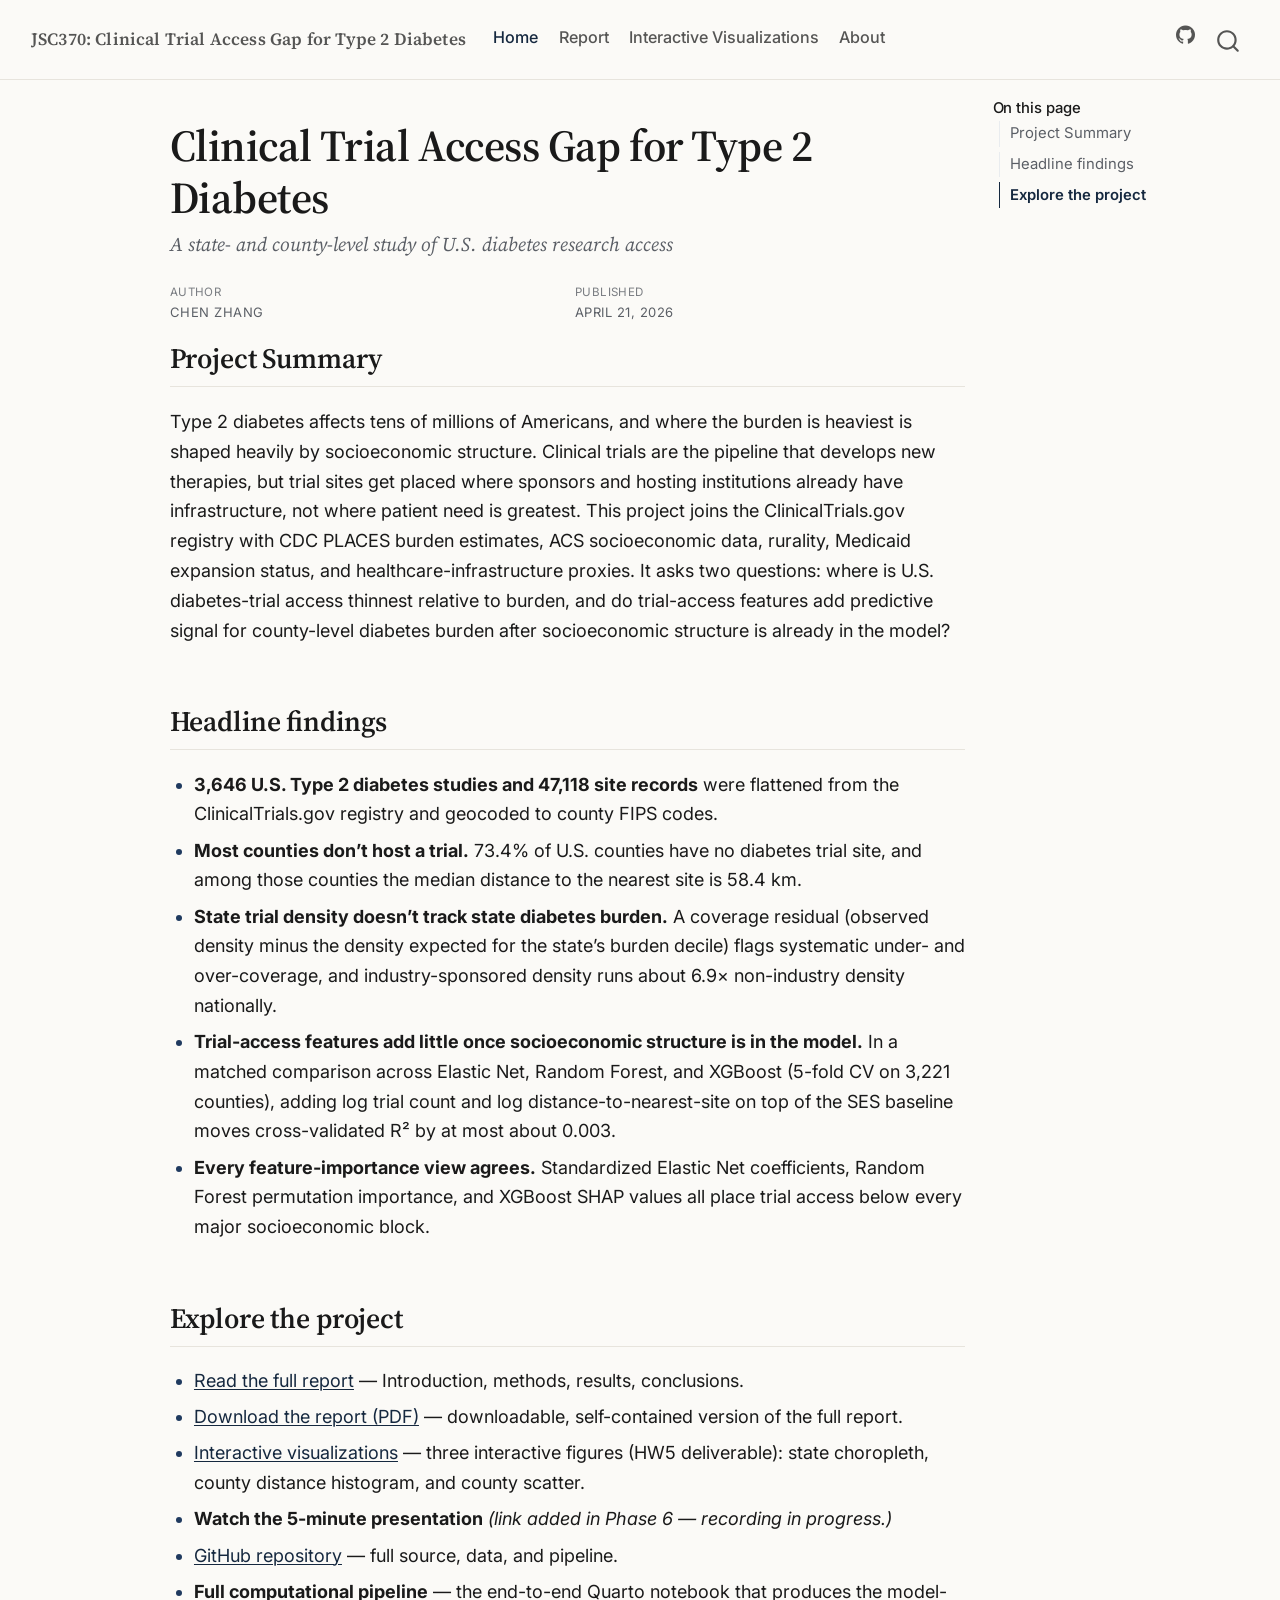
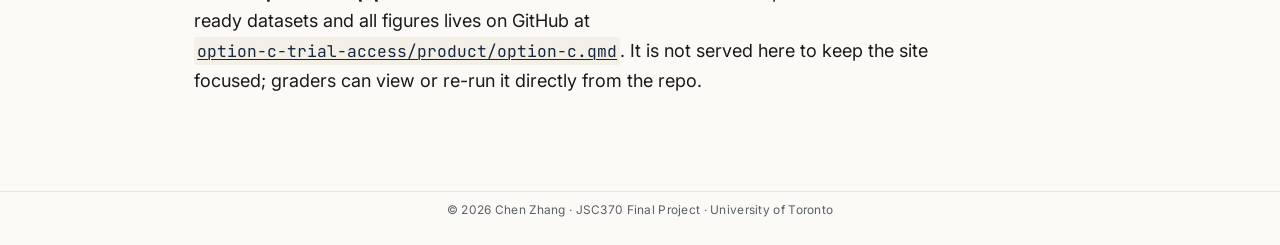
==== commit c9537e54: "docs(writing): humanize prose and re-render site Rewrote AI-flavored sections toward a flatter stude" ====
--- a/docs/index.html
+++ b/docs/index.html
@@ -7,7 +7,7 @@
 <meta name="viewport" content="width=device-width, initial-scale=1.0, user-scalable=yes">
 
 <meta name="author" content="Chen Zhang">
-<meta name="dcterms.date" content="2026-04-19">
+<meta name="dcterms.date" content="2026-04-21">
 
 <title>Clinical Trial Access Gap for Type 2 Diabetes – JSC370: Clinical Trial Access Gap for Type 2 Diabetes</title>
 <style>
@@ -160,7 +160,7 @@
     <div>
     <div class="quarto-title-meta-heading">Published</div>
     <div class="quarto-title-meta-contents">
-      <p class="date">April 19, 2026</p>
+      <p class="date">April 21, 2026</p>
     </div>
   </div>
   
@@ -174,16 +174,16 @@
 
 <section id="project-summary" class="level2">
 <h2 class="anchored" data-anchor-id="project-summary">Project Summary</h2>
-<p>Type 2 diabetes affects tens of millions of Americans and is heavily shaped by socioeconomic structure. Clinical trials are the pathway through which new therapies are developed, yet their geographic placement is driven by sponsor logistics and institutional infrastructure rather than disease burden alone. This project links the ClinicalTrials.gov registry with CDC PLACES burden estimates, ACS socioeconomic data, rurality, Medicaid expansion status, and healthcare-infrastructure proxies to ask where U.S. diabetes-trial access is thinnest relative to need, and whether trial-access measures carry any predictive signal for county-level diabetes burden once socioeconomic structure is already accounted for.</p>
+<p>Type 2 diabetes affects tens of millions of Americans, and where the burden is heaviest is shaped heavily by socioeconomic structure. Clinical trials are the pipeline that develops new therapies, but trial sites get placed where sponsors and hosting institutions already have infrastructure, not where patient need is greatest. This project joins the ClinicalTrials.gov registry with CDC PLACES burden estimates, ACS socioeconomic data, rurality, Medicaid expansion status, and healthcare-infrastructure proxies. It asks two questions: where is U.S. diabetes-trial access thinnest relative to burden, and do trial-access features add predictive signal for county-level diabetes burden after socioeconomic structure is already in the model?</p>
 </section>
 <section id="headline-findings" class="level2">
 <h2 class="anchored" data-anchor-id="headline-findings">Headline findings</h2>
 <ul>
-<li><strong>3,646 U.S. Type 2 diabetes studies</strong> and <strong>47,118 site records</strong> were flattened and geocoded to counties.</li>
-<li><strong>73.4% of U.S. counties host no diabetes trial site.</strong> For those counties the median distance to the nearest site is <strong>58.4 km</strong>, and <strong>24%</strong> are more than 100 km away.</li>
-<li>At the state level, a <strong>coverage residual</strong> (observed trial density minus the density expected for the state’s diabetes-burden decile) reveals systematic under- and over-coverage. Industry-sponsored trial density is <strong>≈6.9× higher</strong> than non-industry density nationally.</li>
-<li>Across <strong>Elastic Net, Random Forest, and XGBoost</strong> (5-fold CV on 3,221 counties), adding trial-access features (<code>log_trials</code>, <code>log_dist</code>) to an SES-only baseline improves R² by at most <strong>ΔR² ≈ +0.003</strong> — trial access is effectively redundant once socioeconomic structure is in the model.</li>
-<li>Every feature-importance lens (standardized coefficients, permutation importance, SHAP) ranks the two trial-access variables <strong>below every major SES block</strong>.</li>
+<li><strong>3,646 U.S. Type 2 diabetes studies and 47,118 site records</strong> were flattened from the ClinicalTrials.gov registry and geocoded to county FIPS codes.</li>
+<li><strong>Most counties don’t host a trial.</strong> 73.4% of U.S. counties have no diabetes trial site, and among those counties the median distance to the nearest site is 58.4 km.</li>
+<li><strong>State trial density doesn’t track state diabetes burden.</strong> A coverage residual (observed density minus the density expected for the state’s burden decile) flags systematic under- and over-coverage, and industry-sponsored density runs about 6.9× non-industry density nationally.</li>
+<li><strong>Trial-access features add little once socioeconomic structure is in the model.</strong> In a matched comparison across Elastic Net, Random Forest, and XGBoost (5-fold CV on 3,221 counties), adding log trial count and log distance-to-nearest-site on top of the SES baseline moves cross-validated R² by at most about 0.003.</li>
+<li><strong>Every feature-importance view agrees.</strong> Standardized Elastic Net coefficients, Random Forest permutation importance, and XGBoost SHAP values all place trial access below every major socioeconomic block.</li>
 </ul>
 </section>
 <section id="explore-the-project" class="level2">
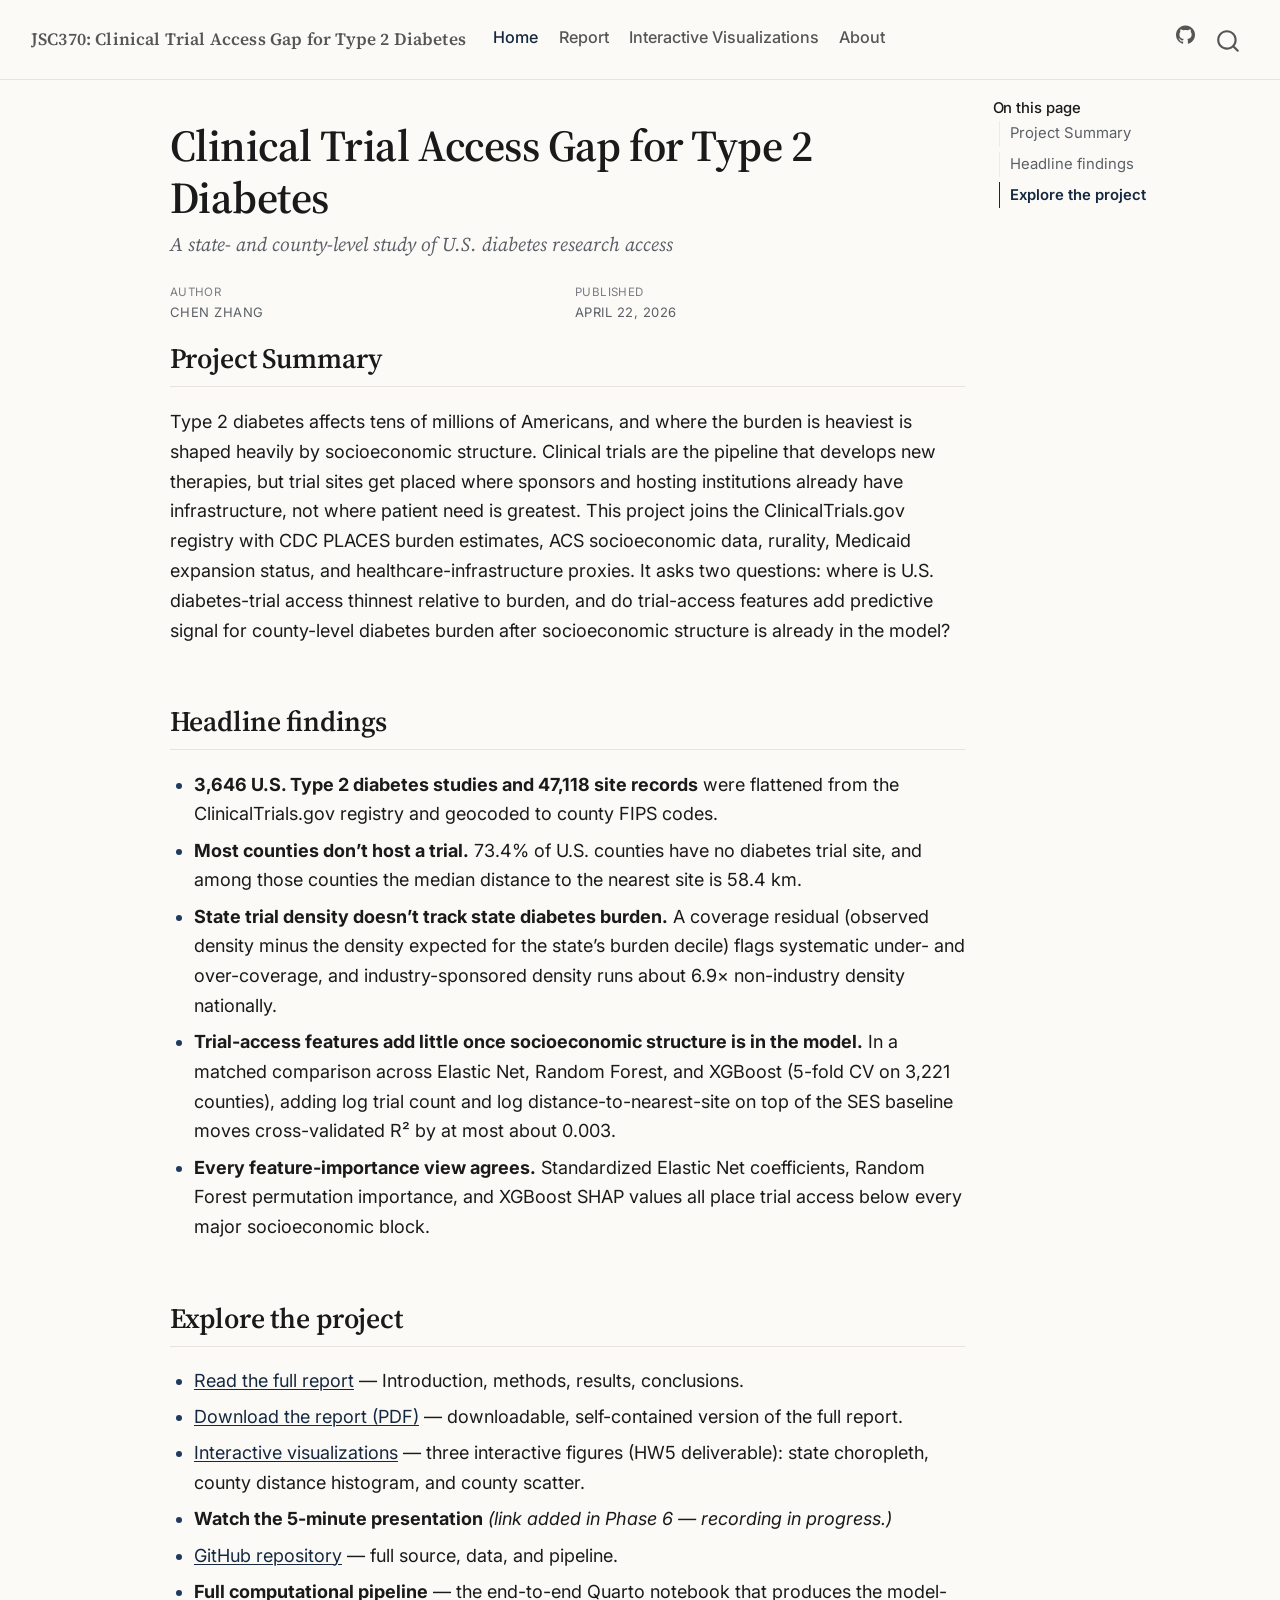
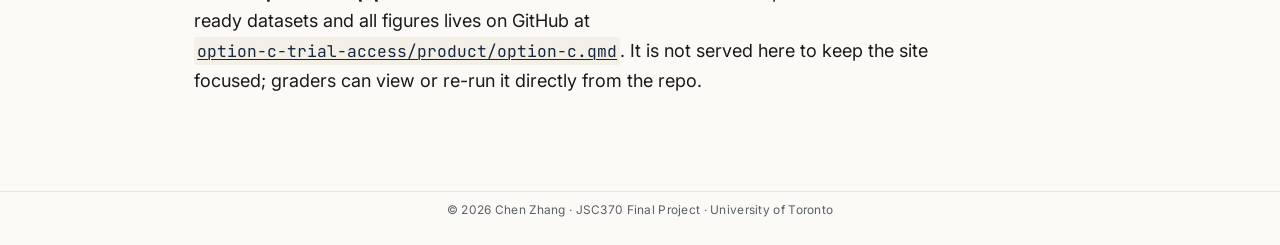
==== commit 48df2ffa: "chore: rename repo to diabetes-trial-access-gap Update all references from JSC370-Midterm-Proj to di" ====
--- a/docs/index.html
+++ b/docs/index.html
@@ -7,7 +7,7 @@
 <meta name="viewport" content="width=device-width, initial-scale=1.0, user-scalable=yes">
 
 <meta name="author" content="Chen Zhang">
-<meta name="dcterms.date" content="2026-04-21">
+<meta name="dcterms.date" content="2026-04-22">
 
 <title>Clinical Trial Access Gap for Type 2 Diabetes – JSC370: Clinical Trial Access Gap for Type 2 Diabetes</title>
 <style>
@@ -111,7 +111,7 @@
 </ul>
             <ul class="navbar-nav navbar-nav-scroll ms-auto">
   <li class="nav-item compact">
-    <a class="nav-link" href="https://github.com/shifosss/JSC370-Midterm-Proj" target="_blank"> <i class="bi bi-github" role="img">
+    <a class="nav-link" href="https://github.com/shifosss/diabetes-trial-access-gap" target="_blank"> <i class="bi bi-github" role="img">
 </i> 
 <span class="menu-text"></span></a>
   </li>  
@@ -160,7 +160,7 @@
     <div>
     <div class="quarto-title-meta-heading">Published</div>
     <div class="quarto-title-meta-contents">
-      <p class="date">April 21, 2026</p>
+      <p class="date">April 22, 2026</p>
     </div>
   </div>
   
@@ -193,8 +193,8 @@
 <li><strong><a href="writing-report.pdf">Download the report (PDF)</a></strong> — downloadable, self-contained version of the full report.</li>
 <li><strong><a href="viz.html">Interactive visualizations</a></strong> — three interactive figures (HW5 deliverable): state choropleth, county distance histogram, and county scatter.</li>
 <li><strong>Watch the 5-minute presentation</strong> <em>(link added in Phase 6 — recording in progress.)</em></li>
-<li><strong><a href="https://github.com/shifosss/JSC370-Midterm-Proj">GitHub repository</a></strong> — full source, data, and pipeline.</li>
-<li><strong>Full computational pipeline</strong> — the end-to-end Quarto notebook that produces the model-ready datasets and all figures lives on GitHub at <a href="https://github.com/shifosss/JSC370-Midterm-Proj/blob/main/option-c-trial-access/product/option-c.qmd"><code>option-c-trial-access/product/option-c.qmd</code></a>. It is not served here to keep the site focused; graders can view or re-run it directly from the repo.</li>
+<li><strong><a href="https://github.com/shifosss/diabetes-trial-access-gap">GitHub repository</a></strong> — full source, data, and pipeline.</li>
+<li><strong>Full computational pipeline</strong> — the end-to-end Quarto notebook that produces the model-ready datasets and all figures lives on GitHub at <a href="https://github.com/shifosss/diabetes-trial-access-gap/blob/main/option-c-trial-access/product/option-c.qmd"><code>option-c-trial-access/product/option-c.qmd</code></a>. It is not served here to keep the site focused; graders can view or re-run it directly from the repo.</li>
 </ul>
 
 
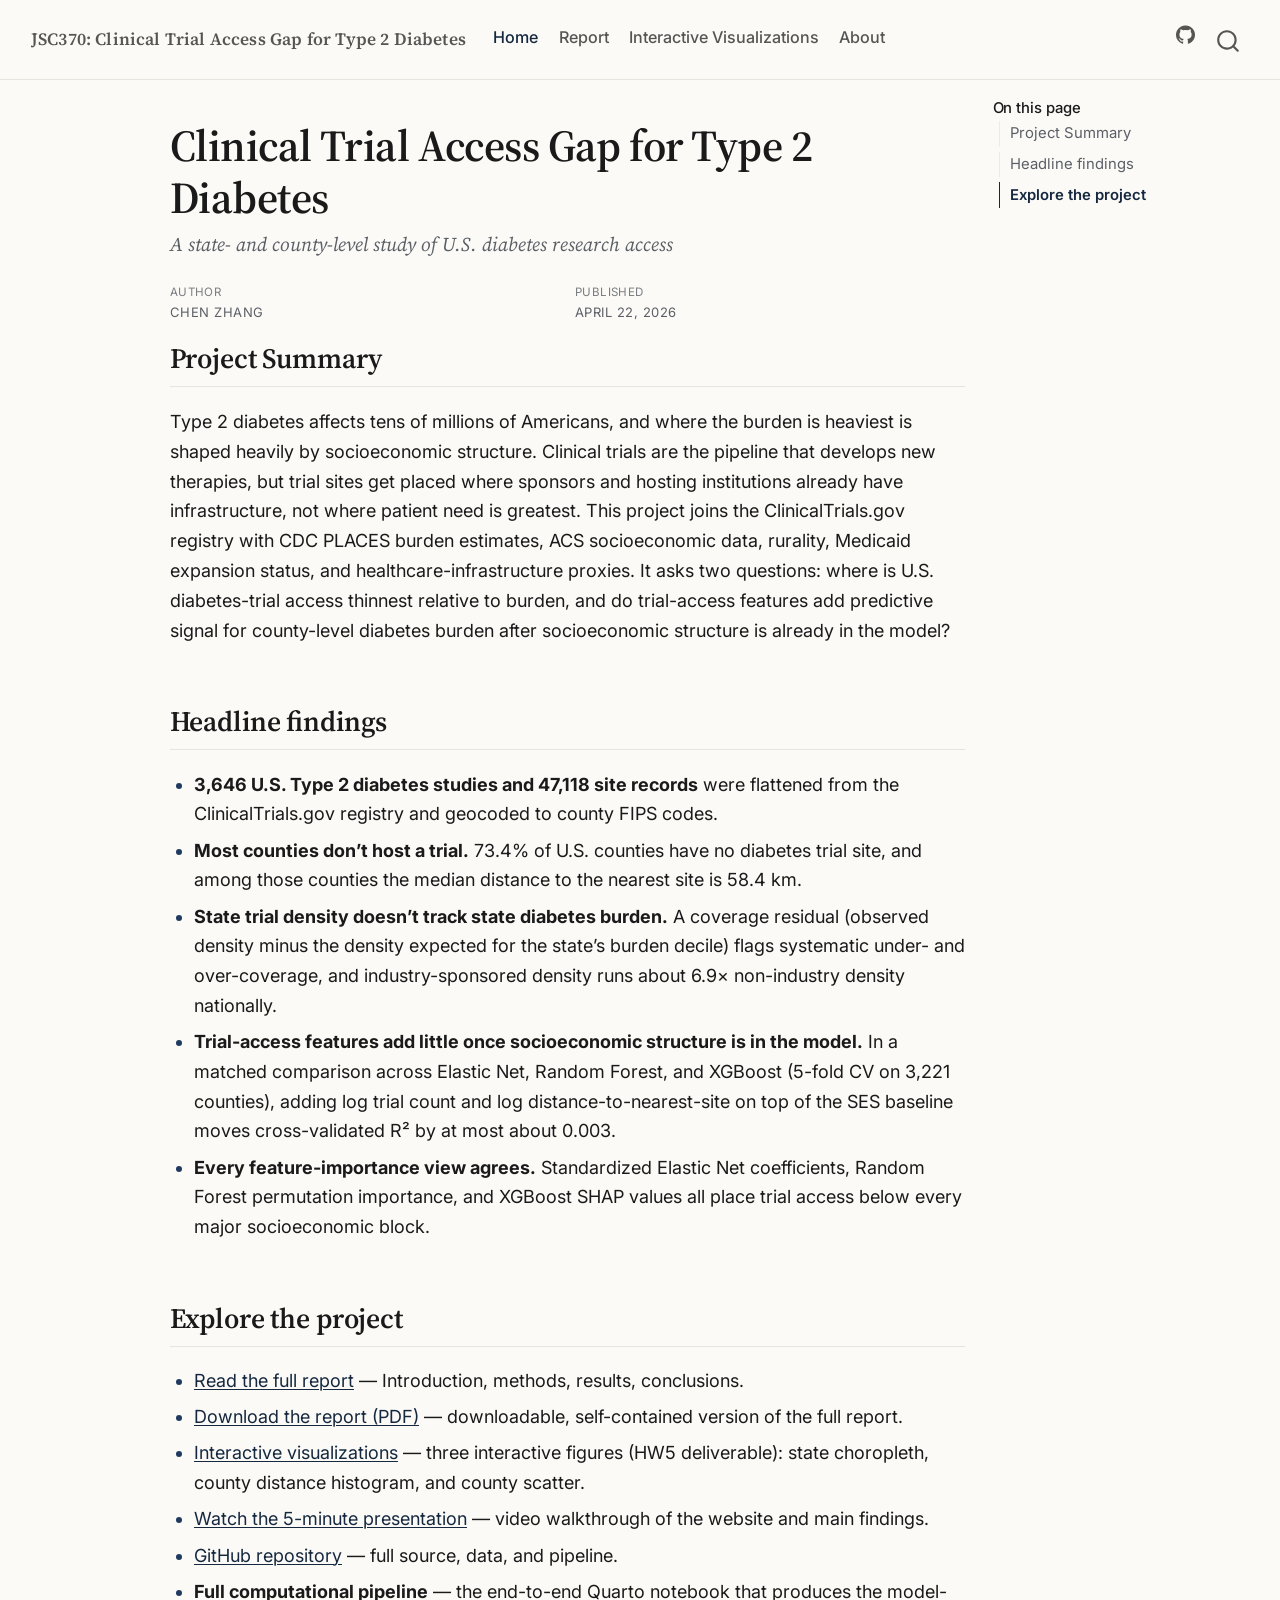
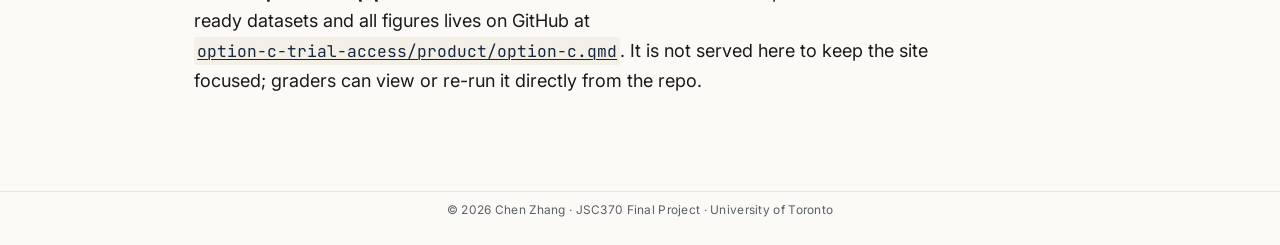
==== commit 664dee47: "feat(site): link 5-minute presentation video on index and README" ====
--- a/docs/index.html
+++ b/docs/index.html
@@ -192,7 +192,7 @@
 <li><strong><a href="writing-report.html">Read the full report</a></strong> — Introduction, methods, results, conclusions.</li>
 <li><strong><a href="writing-report.pdf">Download the report (PDF)</a></strong> — downloadable, self-contained version of the full report.</li>
 <li><strong><a href="viz.html">Interactive visualizations</a></strong> — three interactive figures (HW5 deliverable): state choropleth, county distance histogram, and county scatter.</li>
-<li><strong>Watch the 5-minute presentation</strong> <em>(link added in Phase 6 — recording in progress.)</em></li>
+<li><strong><a href="https://youtu.be/wbvBLSPmb5k">Watch the 5-minute presentation</a></strong> — video walkthrough of the website and main findings.</li>
 <li><strong><a href="https://github.com/shifosss/diabetes-trial-access-gap">GitHub repository</a></strong> — full source, data, and pipeline.</li>
 <li><strong>Full computational pipeline</strong> — the end-to-end Quarto notebook that produces the model-ready datasets and all figures lives on GitHub at <a href="https://github.com/shifosss/diabetes-trial-access-gap/blob/main/option-c-trial-access/product/option-c.qmd"><code>option-c-trial-access/product/option-c.qmd</code></a>. It is not served here to keep the site focused; graders can view or re-run it directly from the repo.</li>
 </ul>
